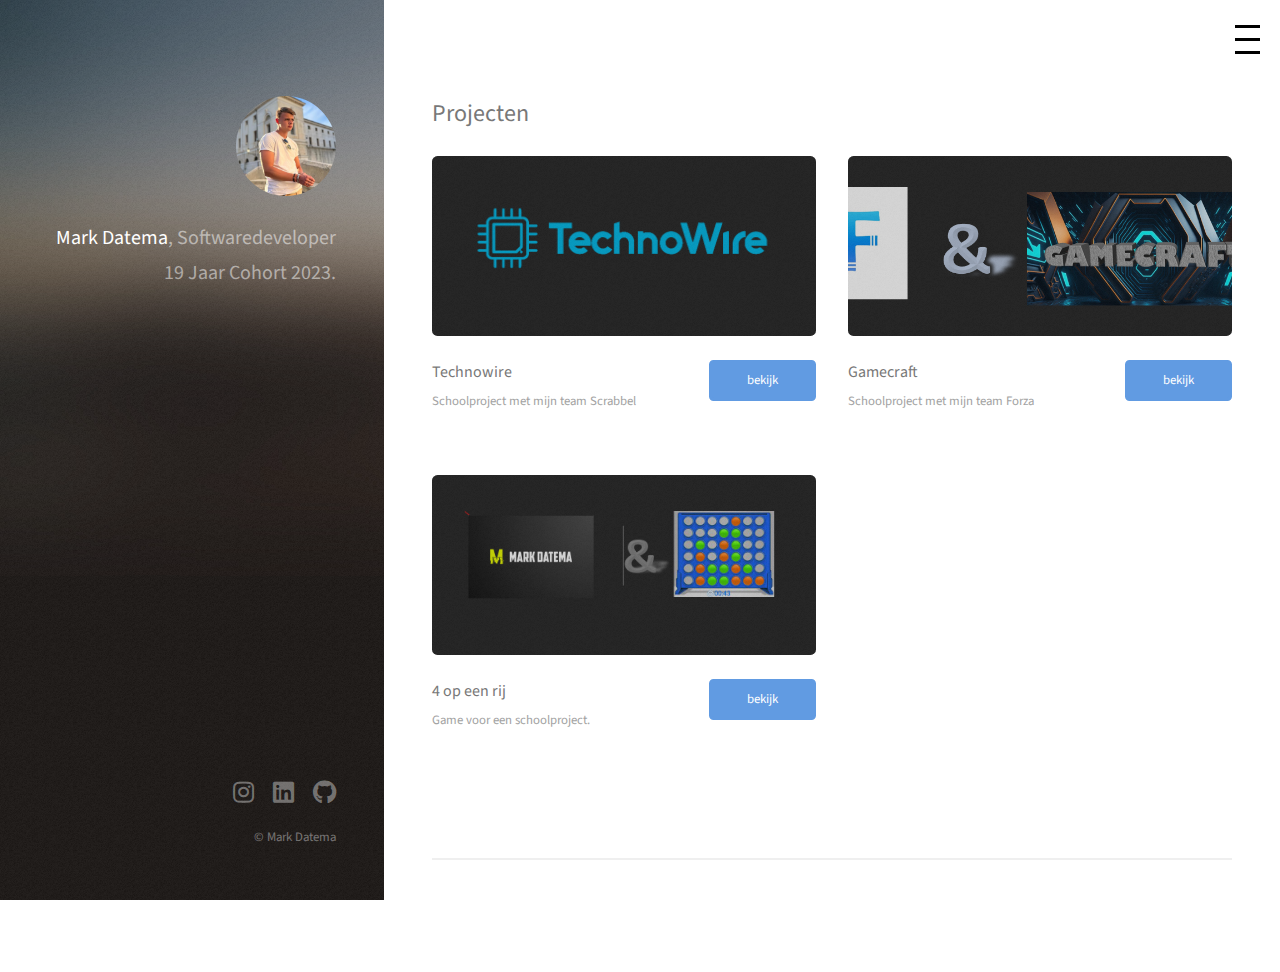
==== projecten.html @ 6202cce5 "Portfolio" ====
<!DOCTYPE HTML>
<html>
	<head>
		<title>Mark | Portfolio</title>
		<meta charset="utf-8" />
		<meta name="viewport" content="width=device-width, initial-scale=1, user-scalable=no" />
		<link rel="stylesheet" href="assets/css/main.css" />
	</head>
	<body class="is-preload">

		<div class="menu-container">
			<div class="hamburger-menu" onclick="toggleMenu()">
				<div class="menu-line"></div>
				<div class="menu-line"></div>
				<div class="menu-line"></div>
			</div>
			<div class="menu-items" id="menuItems">
				<a href="index.html">Home</a>
				<a href="overmij.html">Over mij</a>
				<a href="cv.html">CV</a>
			</div>
		</div>
		
			<header id="header">
				<div class="inner">
					<a href="#" class="image avatar"><img src="images/foto.jpg" alt="" /></a>
					<h1><strong>Mark Datema</strong>, Softwaredeveloper<br />
					19 Jaar<br />
					Cohort 2023.</h1>
				</div>
			</header>

			<div id="main">
				
					<section id="one">
						<h2>Projecten</h2>
						<div class="row">
							<article class="col-6 col-12-xsmall work-item">
								<a href="images/fulls/TechInhoud.png" class="image fit thumb"><img src="images/thumbs/Technowiire.logo.png" alt="" /></a>
								<h3 style="display: none;">Technowire</h3>
								<div class="row">
									<div class="col-8 col-12-xsmall work-item">
										<h3>Technowire</h3>
										<p>Schoolproject met mijn team Scrabbel</p>
									</div>
									<div class="col-4 col-12-xsmall work-item">
										<a href="/techno/techno/techno-home.html" class="button primary small fit">bekijk</a>
									</div>
								</div>							
							</article>
							<article2 class="col-6 col-12-xsmall work-item">
								<a href="images/fulls/InhoudGame.jpg.png" class="image fit thumb"><img src="images/thumbs/Gamecraft.jpg.png" alt="" /></a>
								<h3 style="display: none;">Gamecraft</h3>
								<div class="row">
									<div class="col-8 col-12-xsmall work-item">
										<h3>Gamecraft</h3>
										<p>Schoolproject met mijn team Forza</p>
									</div>
									<div class="col-4 col-12-xsmall work-item">
										<a href="http://gamecraft.team-forza.nl" class="button primary small fit">bekijk</a>
									</div>
								</div>							
							</article2>
                            <article3 class="col-6 col-12-xsmall work-item">
								<a href="images/thumbs/4opeenrij.png" class="image fit thumb"><img src="images/thumbs/4opeenrij.png" alt="" /></a>
								<h3 style="display: none;">4opeenrij</h3>
								<div class="row">
									<div class="col-8 col-12-xsmall work-item">
										<h3>4 op een rij</h3>
										<p>Game voor een schoolproject.</p>
									</div>
									<div class="col-4 col-12-xsmall work-item">
										<a href="/4op1rij/4opeenrijtest/index.html" class="button primary small fit">bekijk</a>
									</div>
								</div>							
							</article3>
						</div>
					</section>
					<section id="two">
                        
						
					</section>
			</div>

			<footer id="footer">
				<div class="inner">
					<ul class="icons">
						<li><a target="_blank" href="https://www.instagram.com/mark.datema_?igsh=dDZ1Mmlkanh4amFp&utm_source=qr" class="icon brands fa-instagram"><span class="label">Instagram</span></a></li>
						<li><a target="_blank" href="https://www.linkedin.com/in/mark-datema-a81244273/" class="icon brands fa-linkedin"><span class="label">Linkedin</span></a></li>
						<li><a target="_blank" href="https://github.com/Auguste111" class="icon brands fa-github"><span class="label">Github</span></a></li>
					</ul>
					<ul class="copyright">
						<li>&copy; Mark Datema</li>
					</ul>
				</div>
			</footer>

			<script src="assets/js/jquery.min.js"></script>
			<script src="assets/js/jquery.poptrox.min.js"></script>
			<script src="assets/js/browser.min.js"></script>
			<script src="assets/js/breakpoints.min.js"></script>
			<script src="assets/js/util.js"></script>
			<script src="assets/js/main.js"></script>

			<script>
				function toggleMenu() {
					var menuItems = document.getElementById("menuItems");
					menuItems.style.display = (menuItems.style.display === "block") ? "none" : "block";
				}
			</script>
			
	</body>
</html>
---- assets/css/main.css ----
@import url("fontawesome-all.min.css");
@import url("https://fonts.googleapis.com/css?family=Source+Sans+Pro:400,400italic");

html, body, div, span, h1, h2, h3, p, a, img, strong, ul, li, article, footer, header, section {
	margin: 0;
	padding: 0;
	border: 0;
	font-size: 100%;
	font: inherit;
	vertical-align: baseline;}

article, footer, header, section {
	display: block;}

body {
	line-height: 1;
}

ul {
	list-style: none;
}

body {
	-webkit-text-size-adjust: none;
}

/* Basic */

	html {
		box-sizing: border-box;
	}

	*, *:before, *:after {
		box-sizing: inherit;
	}

	body {
		background: #fff;
	}

		body.is-preload *, body.is-preload *:before, body.is-preload *:after {
			-moz-animation: none !important;
			-webkit-animation: none !important;
			-ms-animation: none !important;
			animation: none !important;
			-moz-transition: none !important;
			-webkit-transition: none !important;
			-ms-transition: none !important;
			transition: none !important;
		}

	body {
		color: #a2a2a2;
		font-family: "Source Sans Pro", Helvetica, sans-serif;
		font-size: 16pt;
		font-weight: 400;
		line-height: 1.75em;
	}

	a {
		-moz-transition: color 0.2s ease-in-out, border-color 0.2s ease-in-out;
		-webkit-transition: color 0.2s ease-in-out, border-color 0.2s ease-in-out;
		-ms-transition: color 0.2s ease-in-out, border-color 0.2s ease-in-out;
		transition: color 0.2s ease-in-out, border-color 0.2s ease-in-out;
		border-bottom: dotted 1px;
		color: #619be2;
		text-decoration: none;
	}

		a:hover {
			border-bottom-color: transparent;
			color: #619be2 !important;
			text-decoration: none;
		}

	strong {
		color: #787878;
		font-weight: 400;
	}

	p {
		margin: 0 0 2em 0;
	}

	h1, h2, h3 {
		color: #787878;
		font-weight: 400;
		line-height: 1em;
		margin: 0 0 1em 0;
	}

	h1 {
		font-size: 2em;
		line-height: 1.5em;
	}

	h2 {
		font-size: 1.5em;
		line-height: 1.5em;
	}


html, body, div, span, h1, h2, h3, p, a, img, strong, ul, li, article, footer, header, section {
	margin: 0;
	padding: 0;
	border: 0;
	font-size: 100%;
	font: inherit;
	vertical-align: baseline;}

article, footer, header, section {
	display: block;}

body {
	line-height: 1;
}

ul {
	list-style: none;
}

body {
	-webkit-text-size-adjust: none;
}

/* Basic */

	html {
		box-sizing: border-box;
	}

	*, *:before, *:after {
		box-sizing: inherit;
	}

	body {
		background: #fff;
	}

		body.is-preload *, body.is-preload *:before, body.is-preload *:after {
			-moz-animation: none !important;
			-webkit-animation: none !important;
			-ms-animation: none !important;
			animation: none !important;
			-moz-transition: none !important;
			-webkit-transition: none !important;
			-ms-transition: none !important;
			transition: none !important;
		}

	body {
		color: #a2a2a2;
		font-family: "Source Sans Pro", Helvetica, sans-serif;
		font-size: 16pt;
		font-weight: 400;
		line-height: 1.75em;
	}

	a {
		-moz-transition: color 0.2s ease-in-out, border-color 0.2s ease-in-out;
		-webkit-transition: color 0.2s ease-in-out, border-color 0.2s ease-in-out;
		-ms-transition: color 0.2s ease-in-out, border-color 0.2s ease-in-out;
		transition: color 0.2s ease-in-out, border-color 0.2s ease-in-out;
		border-bottom: dotted 1px;
		color: #619be2;
		text-decoration: none;
	}

		a:hover {
			border-bottom-color: transparent;
			color: #619be2 !important;
			text-decoration: none;
		}

	strong {
		color: #787878;
		font-weight: 400;
	}

	p {
		margin: 0 0 2em 0;
	}

	h1, h2, h3 {
		color: #787878;
		font-weight: 400;
		line-height: 1em;
		margin: 0 0 1em 0;
	}

	h1 {
		font-size: 2em;
		line-height: 1.5em;
	}

	h2 {
		font-size: 1.5em;
		line-height: 1.5em;
	}

	h3 {
		font-size: 1.25em;
		line-height: 1.5em;
	}

/* Row */

	.row {
		display: flex;
		flex-wrap: wrap;
		box-sizing: border-box;
		align-items: stretch;
	}

		.row > * {
			box-sizing: border-box;
		}

		.row > .col-4 {
			width: 33.33333%;
		}

		.row > .col-6 {
			width: 50%;
		}

		.row > .col-8 {
			width: 66.66667%;
		}

		.row {
			margin-top: 0;
			margin-left: -2.5em;
		}

			.row > * {
				padding: 0 0 0 2.5em;
			}

		@media screen and (max-width: 1800px) {

			.row {
				display: flex;
				flex-wrap: wrap;
				box-sizing: border-box;
				align-items: stretch;
			}

				.row > * {
					box-sizing: border-box;
				}

				.row {
					margin-top: 0;
					margin-left: -2.5em;
				}

					.row > * {
						padding: 0 0 0 2.5em;
					}

		}

		@media screen and (max-width: 1280px) {

			.row {
				display: flex;
				flex-wrap: wrap;
				box-sizing: border-box;
				align-items: stretch;
			}

				.row > * {
					box-sizing: border-box;
				}

				.row {
					margin-top: 0;
					margin-left: -2em;
				}

					.row > * {
						padding: 0 0 0 2em;
					}

		}

		@media screen and (max-width: 980px) {

			.row {
				display: flex;
				flex-wrap: wrap;
				box-sizing: border-box;
				align-items: stretch;
			}

				.row > * {
					box-sizing: border-box;
				}

				.row {
					margin-top: 0;
					margin-left: -2em;
				}

					.row > * {
						padding: 0 0 0 2em;
					}

		}

		@media screen and (max-width: 736px) {

			.row {
				display: flex;
				flex-wrap: wrap;
				box-sizing: border-box;
				align-items: stretch;
			}

				.row > * {
					box-sizing: border-box;
				}

				.row {
					margin-top: 0;
					margin-left: -1.5em;
				}

					.row > * {
						padding: 0 0 0 1.5em;
					}

		}

		@media screen and (max-width: 480px) {

			.row {
				display: flex;
				flex-wrap: wrap;
				box-sizing: border-box;
				align-items: stretch;
			}

				.row > * {
					box-sizing: border-box;
				}

				.row > .col-12-xsmall {
					width: 100%;
				}

				.row {
					margin-top: 0;
					margin-left: -1.5em;
				}

					.row > * {
						padding: 0 0 0 1.5em;
					}

		}

/* Section/Article */

	header.major h2 {
		font-size: 2em;
	}

/* Form */

	::-webkit-input-placeholder {
		color: #b2b2b2 !important;
		opacity: 1.0;
	}

	:-moz-placeholder {
		color: #b2b2b2 !important;
		opacity: 1.0;
	}

	::-moz-placeholder {
		color: #b2b2b2 !important;
		opacity: 1.0;
	}

	:-ms-input-placeholder {
		color: #b2b2b2 !important;
		opacity: 1.0;
	}

/* Icon */

	.icon {
		text-decoration: none;
		border-bottom: none;
		position: relative;
	}

		.icon:before {
			-moz-osx-font-smoothing: grayscale;
			-webkit-font-smoothing: antialiased;
			display: inline-block;
			font-style: normal;
			font-variant: normal;
			text-rendering: auto;
			line-height: 1;
			text-transform: none !important;
			font-family: 'Font Awesome 5 Free';
			font-weight: 400;
		}

		.icon > .label {
			display: none;
		}

		.icon:before {
			line-height: inherit;
		}

		.icon.solid:before {
			font-weight: 900;
		}

		.icon.brands:before {
			font-family: 'Font Awesome 5 Brands';
		}

/* Image */

	.image {
		border-radius: 0.35em;
		border: 0;
		display: inline-block;
		position: relative;
	
	}

		.image:before {
			-moz-transition: opacity 0.2s ease-in-out;
			-webkit-transition: opacity 0.2s ease-in-out;
			-ms-transition: opacity 0.2s ease-in-out;
			transition: opacity 0.2s ease-in-out;
			background: url("images/overlay.png");
			border-radius: 0.35em;
			content: '';
			display: block;
			height: 100%;
			left: 0;
			opacity: 0.5;
			position: absolute;
			top: 0;
			width: 100%;
		}

		.image.thumb {
			text-align: center;
		}

			.image.thumb:after {
				-moz-transition: opacity 0.2s ease-in-out;
				-webkit-transition: opacity 0.2s ease-in-out;
				-ms-transition: opacity 0.2s ease-in-out;
				transition: opacity 0.2s ease-in-out;
				border-radius: 0.35em;
				border: solid 3px rgba(255, 255, 255, 0.5);
				color: #fff;
				content: 'View';
				display: inline-block;
				font-size: 0.8em;
				font-weight: 400;
				left: 50%;
				line-height: 2.25em;
				margin: -1.25em 0 0 -3em;
				opacity: 0;
				padding: 0 1.5em;
				position: absolute;
				text-align: center;
				text-decoration: none;
				top: 50%;
				white-space: nowrap;
				
			}

			.image.thumb:hover:after {
				opacity: 1.0;
			}

			.image.thumb:hover:before {
				background: url("images/overlay.png"), url("images/overlay.png");
				opacity: 1.0;
			}

		.image img {
			border-radius: 0.35em;
			display: block;
		}

		.image.fit {
			display: block;
			margin: 0 2em 0;
			width: 100%;
		}

			.image.fit img {
				width: 100%;
				height: 20vh;
				object-fit: cover;
			
			}

		.image.avatar {
			border-radius: 100%;
			
		}

			.image.avatar:before {
				display: none;
			}

			.image.avatar img {
				border-radius: 100%;
				width: 100%;
			}

/* List */

	ul {
		list-style: disc;
		margin: 0 0 2em 0;
		padding-left: 1em;
	}

		ul li {
			padding-left: 0.5em;
		}

/* Icons */

	ul.icons {
		cursor: default;
		list-style: none;
		padding-left: 0;
	}

		ul.icons li {
			display: inline-block;
			padding: 0 1em 0 0;
		}

			ul.icons li:last-child {
				padding-right: 0;
			}

			ul.icons li .icon:before {
				font-size: 1.5em;
			}

/* Button */

	.button {
		-moz-appearance: none;
		-webkit-appearance: none;
		-ms-appearance: none;
		appearance: none;
		-moz-transition: background-color 0.2s ease-in-out, color 0.2s ease-in-out, border-color 0.2s ease-in-out;
		-webkit-transition: background-color 0.2s ease-in-out, color 0.2s ease-in-out, border-color 0.2s ease-in-out;
		-ms-transition: background-color 0.2s ease-in-out, color 0.2s ease-in-out, border-color 0.2s ease-in-out;
		transition: background-color 0.2s ease-in-out, color 0.2s ease-in-out, border-color 0.2s ease-in-out;
		background-color: transparent;
		border-radius: 0.35em;
		border: solid 3px #619be2;
		color: #619be2;
		cursor: pointer;
		display: inline-block;
		font-weight: 400;
		height: 3.15em;
		height: calc(2.75em + 6px);
		line-height: 2.75em;
		min-width: 10em;
		padding: 0 1.5em;
		text-align: center;
		text-decoration: none;
		white-space: nowrap;
	}

		.button:hover {
			border-color: #356196;
			color: #356196 !important;
		}

		.button:active {
			background-color: rgba(97, 155, 226, 0.1);
			border-color: #356196;
			color: #356196 !important;
		}

		.button.icon {
			padding-left: 1.35em;
		}

			.button.icon:before {
				margin-right: 0.5em;
			}

		.button.fit {
			min-width: 0;
			width: 100%;
		}

		.button.small {
			font-size: 0.8em;
		}

		.button.primary {
			background-color: #619be2;
			border-color: #619be2;
			color: #ffffff !important;
		}

			.button.primary:hover {
				background-color: #77a9e6;
				border-color: #77a9e6;
			}

			.button.primary:active {
				background-color: #4b8dde;
				border-color: #4b8dde;
			}

		.button:disabled {
			background-color: #e7e7e7 !important;
			border-color: #e7e7e7 !important;
			color: #b2b2b2 !important;
			cursor: default;
		}

/* Work Item */

	.work-item {
		margin: 0 0 2em 0;
	}

		.work-item .image {
			margin: 0 0 1.5em 0;
		}

		.work-item h3 {
			font-size: 1em;
			margin: 0 0 0.5em 0;
		}

		.work-item p {
			font-size: 0.8em;
			line-height: 1.5em;
			margin: 0;
		}

/* Header */

	#header {
		display: -moz-flex;
		display: -webkit-flex;
		display: -ms-flex;
		display: flex;
		-moz-flex-direction: column;
		-webkit-flex-direction: column;
		-ms-flex-direction: column;
		flex-direction: column;
		-moz-align-items: -moz-flex-end;
		-webkit-align-items: -webkit-flex-end;
		-ms-align-items: -ms-flex-end;
		align-items: flex-end;
		-moz-justify-content: space-between;
		-webkit-justify-content: space-between;
		-ms-justify-content: space-between;
		justify-content: space-between;
		background-color: #1f1815;
		background-attachment: scroll,								scroll;
		background-image: url("images/overlay.png"), url("/images/bg.jpg");
		background-position: top left,							top left;
		background-repeat: repeat,								no-repeat;
		background-size: auto,								150%;
		color: rgba(255, 255, 255, 0.5);
		height: 100%;
		left: 0;
		padding: 8em 4em;
		position: fixed;
		text-align: right;
		top: 0;
		width: 35%;
	}

		#header > * {
			-moz-flex-shrink: 0;
			-webkit-flex-shrink: 0;
			-ms-flex-shrink: 0;
			flex-shrink: 0;
			width: 100%;
		}

		#header > .inner {
			-moz-flex-grow: 1;
			-webkit-flex-grow: 1;
			-ms-flex-grow: 1;
			flex-grow: 1;
			margin: 0 0 2em 0;
		}

		#header strong {
			color: #ffffff;
		}

		#header h1 {
			color: rgba(255, 255, 255, 0.5);
			font-size: 1.35em;
			line-height: 1.75em;
			margin: 0;
		}

		#header .image.avatar {
			margin: 0 0 1em 0;
			width: 6.25em;
		}

/* Footer */

	#footer .icons {
		margin: 1em 0 0 0;
	}

		#footer .icons a {
			color: rgba(255, 255, 255, 0.4);
		}

	#footer .copyright {
		color: rgba(255, 255, 255, 0.4);
		font-size: 0.8em;
		list-style: none;
		margin: 1em 0 0 0;
		padding: 0;
	}

		#footer .copyright li {
			border-left: solid 1px rgba(255, 255, 255, 0.25);
			display: inline-block;
			line-height: 1em;
			margin-left: 0.75em;
			padding-left: 0.75em;
		}

			#footer .copyright li:first-child {
				border-left: 0;
				margin-left: 0;
				padding-left: 0;
			}

/* Main */

	#main {
		margin-left: 35%;
		max-width: 54em;
		padding: 8em 4em 4em 4em;
		width: calc(100% - 35%);
	}

		#main > section {
			border-top: solid 2px #efefef;
			margin: 4em 0 0 0;
			padding: 4em 0 0 0;
		}

			#main > section:first-child {
				border-top: 0;
				margin-top: 0;
				padding-top: 0;
			}

/* XLarge */

	@media screen and (max-width: 1800px) {

		/* Basic */

			body {
				font-size: 12pt;
			}

	}

/* Large */

	@media screen and (max-width: 1280px) {

		/* Header */

			#header {
				padding: 6em 3em 3em 3em;
				width: 30%;
			}

				#header h1 {
					font-size: 1.25em;
				}

					#header h1 br {
						display: none;
					}

				#header > .inner {
					margin-bottom: 0;
				}

		/* Footer */

			#footer .copyright li {
				border-left-width: 0;
				display: block;
				line-height: 2.25em;
				margin-left: 0;
				padding-left: 0;
			}

		/* Main */

			#main {
				margin-left: 30%;
				max-width: none;
				padding: 6em 3em 3em 3em;
				width: calc(100% - 30%);
			}

	}

/* Medium */

	@media screen and (max-width: 980px) {

		/* Basic */

			h1 br, h2 br {
				display: none;
			}

		/* List */

			ul.icons li .icon {
				font-size: 1.25em;
			}

		/* Header */

			#header {
				background-attachment: scroll;
				background-position: top left, center center;
				background-size: auto,		cover;
				left: auto;
				padding: 6em 4em;
				position: relative;
				text-align: center;
				top: auto;
				width: 100%;
				display: block;
			}

				#header h1 {
					font-size: 1.75em;
				}

					#header h1 br {
						display: inline;
					}

		/* Footer */

			#footer {
				background-attachment: scroll;
				background-color: #1f1815;
				background-image: url("images/overlay.png"), url("../../images/bg.jpg");
				background-position: top left,						bottom center;
				background-repeat: repeat,							no-repeat;
				background-size: auto,							cover;
				bottom: auto;
				left: auto;
				padding: 4em 4em 6em 4em;
				position: relative;
				text-align: center;
				width: 100%;
			}

				#footer .icons {
					margin: 0 0 1em 0;
				}

				#footer .copyright {
					margin: 0 0 1em 0;
				}

					#footer .copyright li {
						border-left-width: 1px;
						display: inline-block;
						line-height: 1em;
						margin-left: 0.75em;
						padding-left: 0.75em;
					}

		/* Main */

			#main {
				margin: 0;
				padding: 6em 4em;
				width: 100%;
			}

	}

/* Small */

	@media screen and (max-width: 736px) {

		/* Basic */

			h1 {
				font-size: 1.5em;
			}

			h2 {
				font-size: 1.2em;
			}

			h3 {
				font-size: 1em;
			}

		/* Section/Article */

			header.major h2 {
				font-size: 1.35em;
			}

		/* List */

		/* Header */

			#header {
				padding: 2.25em 1.5em;
			}

				#header h1 {
					font-size: 1.35em;
				}

		/* Footer */

			#footer {
				padding: 2.25em 1.5em;
			}

		/* Main */

			#main {
				padding: 2.25em 1.5em 0.25em 1.5em;
			}

				#main > section {
					margin: 2.25em 0 0 0;
					padding: 2.25em 0 0 0;
				}

		/* Poptrox */

	}

/* XSmall */

	@media screen and (max-width: 480px) {

		/* Header */

			#header {
				padding: 4.5em 1.5em;
			}

				#header h1 br {
					display: none;
				}

		/* Footer */

			#footer .copyright li {
				border-left-width: 0;
				display: block;
				line-height: 2.25em;
				margin-left: 0;
				padding-left: 0;
			}

	}

	.menu-container {
		position: fixed;
		top: 20px;
		right: 20px;
		z-index: 1000;
	}

	.hamburger-menu {
		display: flex;
		flex-direction: column;
		cursor: pointer;
	}

	.menu-line {
		width: 25px;
		height: 3px;
		background-color: black;
		margin: 5px 0;
	}

	.menu-items {
		display: none;
		position: absolute;
		top: 40px;
		right: 0;
		background-color: white;
		box-shadow: 0 0 10px rgba(0, 0, 0, 0.1);
		border: 1px solid #ddd;
		border-radius: 4px;
		padding: 10px;
	}

	.menu-items a {
		display: block;
		padding: 8px 12px;
		text-decoration: none;
		color: black;
		border-bottom: 1px solid #ddd;
		transition: background-color 0.3s;
	}

	.menu-items a:last-child {
		border-bottom: none;
	}

	.menu-items a:hover {
		background-color: #f5f5f5;
	}

	@media screen and (max-width: 768px) {
		.menu-items {
			top: 60px;
		}
	}
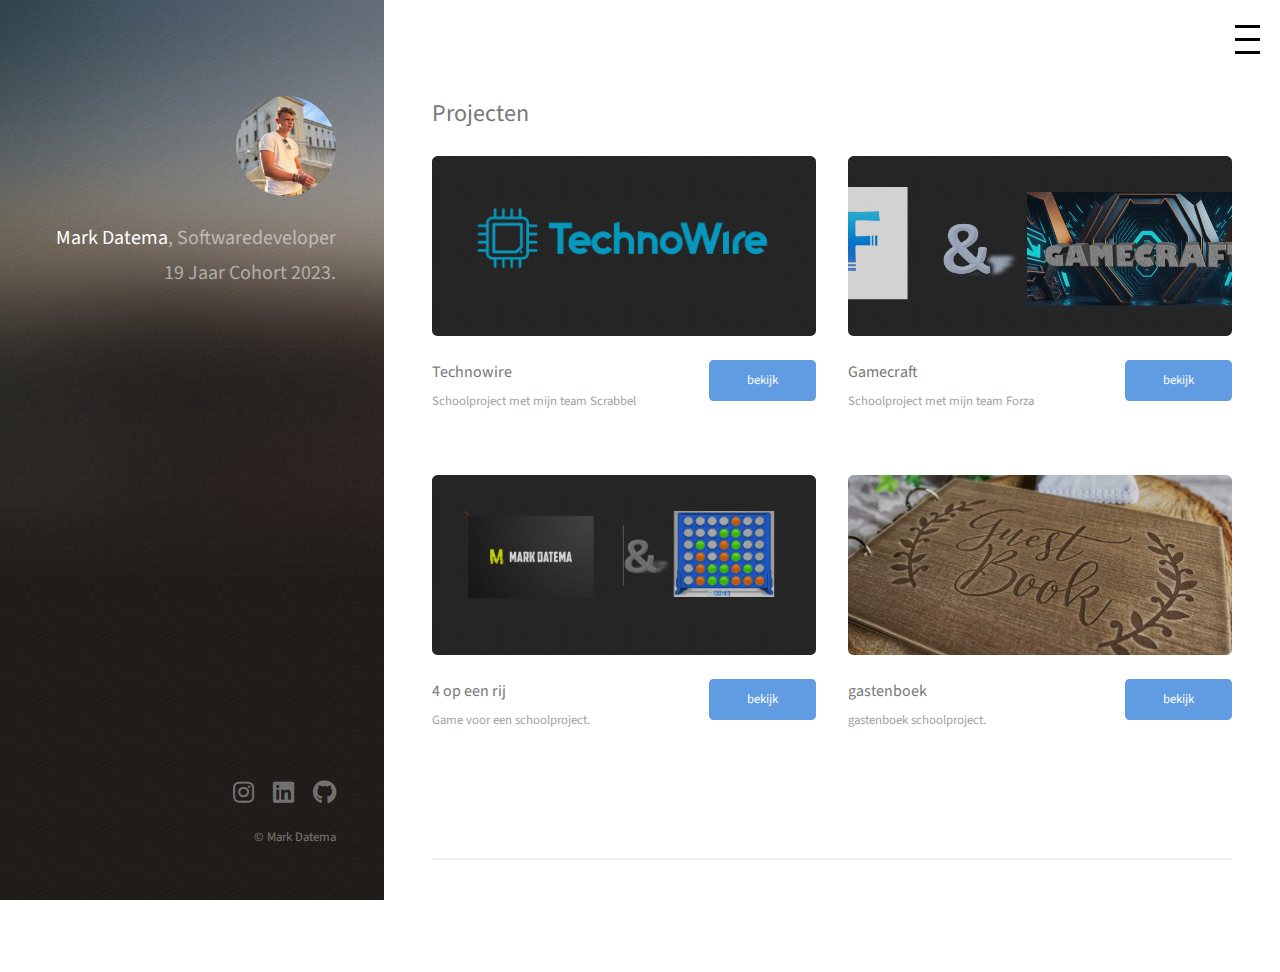
==== commit 671731d8: "gastenboek erbij" ====
--- a/projecten.html
+++ b/projecten.html
@@ -70,10 +70,23 @@
 										<p>Game voor een schoolproject.</p>
 									</div>
 									<div class="col-4 col-12-xsmall work-item">
-										<a href="/4op1rij/4opeenrijtest/index.html" class="button primary small fit">bekijk</a>
+										<a href="/4opeenrijtest/l2-pro-2-een-game-in-javascript-Auguste111/index.html" class="button primary small fit">bekijk</a>
 									</div>
 								</div>							
 							</article3>
+							<article4 class="col-6 col-12-xsmall work-item">
+								<a href="images/thumbs/gastenboek-vakantiewoning.jpg" class="image fit thumb"><img src="images/thumbs/gastenboek-vakantiewoning.jpg" alt="" /></a>
+								<h3 style="display: none;">gastenboek</h3>
+								<div class="row">
+									<div class="col-8 col-12-xsmall work-item">
+										<h3>gastenboek</h3>
+										<p>gastenboek schoolproject.</p>
+									</div>
+									<div class="col-4 col-12-xsmall work-item">
+										<a href="http://588492.klas4s23.mid-ica.nl/php/gastenboek/" class="button primary small fit">bekijk</a>
+									</div>
+								</div>							
+							</article4>
 						</div>
 					</section>
 					<section id="two">
